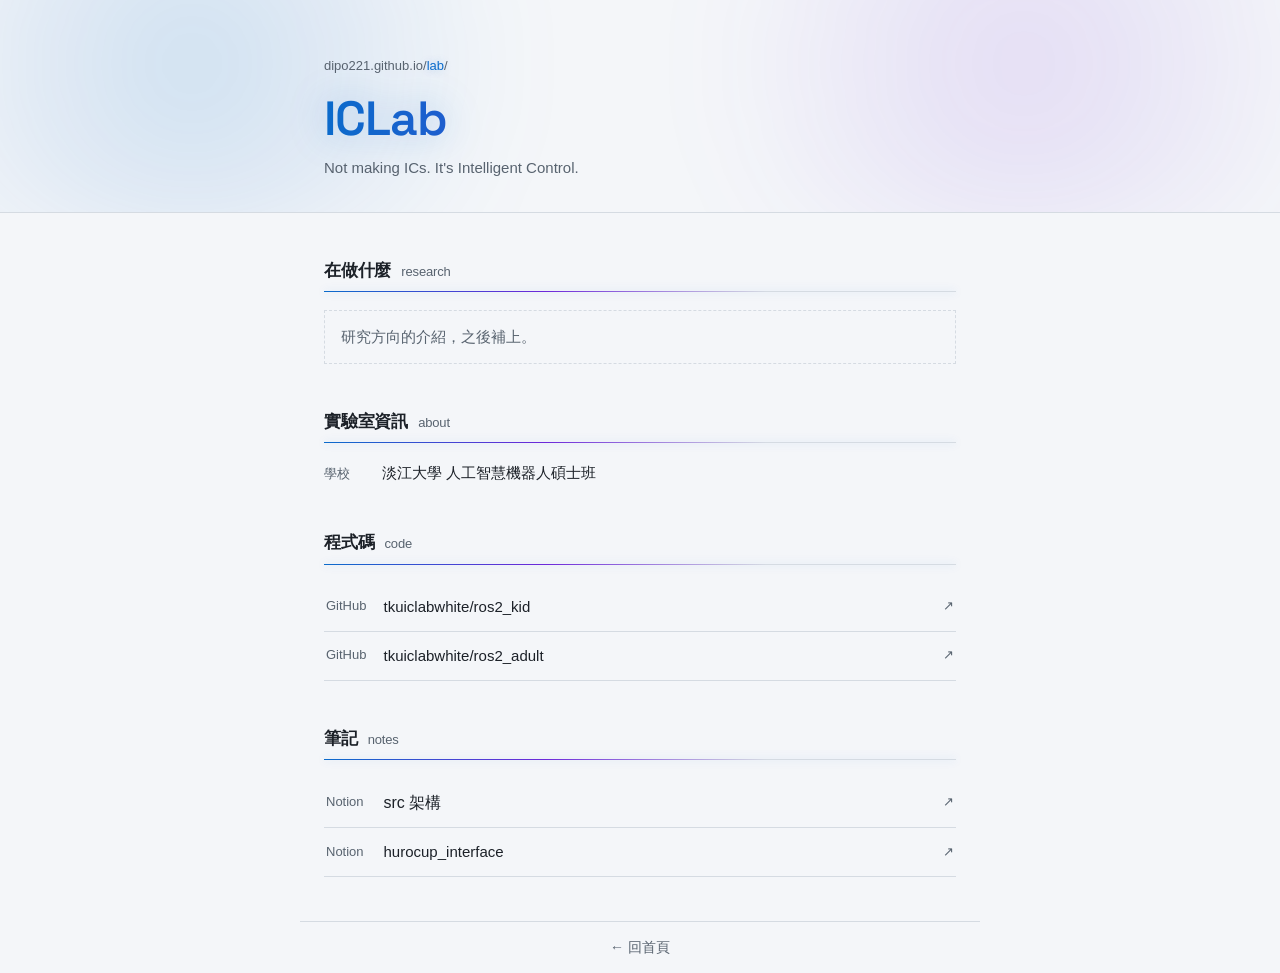
==== lab/index.html @ d0a2d96e "首頁改成發光風格，實驗室獨立成 /lab/ 一頁 首頁 - 頁首加兩團慢慢飄的極光，標題改成天青→紫的流動漸層字 - 主題鈕、h2 色條加光暈；主題鈕補 z-index，不然被有 filter 的 h" ====
<!DOCTYPE html>
<html lang="zh-Hant">
<head>
  <meta charset="UTF-8" />
  <meta name="viewport" content="width=device-width, initial-scale=1.0" />
  <title>ICLab · MingYang</title>
  <meta name="description" content="淡江大學 ICLab：實驗室的程式碼與研究筆記" />
  <!--
    theme.js 要排在樣式表前面，而且不能加 defer——
    data-theme 必須在第一次 paint 之前設好，晚一步就會閃一下深色。
    這頁沒有切換鈕，只是跟著首頁選好的主題走。
    ?v= 是給瀏覽器快取用的版本號，改到這些檔案時記得一起加一。
  -->
  <link rel="preload" as="font" type="font/woff2" href="../fonts/space-grotesk-latin.woff2" crossorigin />
  <script src="../theme.js?v=1"></script>
  <link rel="stylesheet" href="../style.css?v=11" />
  <link rel="stylesheet" href="style.css?v=1" />
</head>
<body>
  <header class="hero lab-hero">
    <div class="container">
      <p class="lab-path" aria-hidden="true">dipo221.github.io/<b>lab</b>/</p>
      <h1>ICLab</h1>
      <p class="tagline">Not making ICs. It's Intelligent Control.</p>
    </div>
  </header>

  <!--
    這頁給兩種人看：上面兩區是給外人的介紹，下面兩區是實驗室的人會用的連結。
    每個 h2 的 data-en 是後面那個等寬英文小標，由 style.css 的 ::after 畫出來。

    之後做出實驗室工具，在「筆記」後面開一個 <section>，
    h2 用「工具」/ data-en="tools"，裡面用首頁的 .tool-grid + .tool-card——
    卡片 = 進到站內頁面，連結列 = 離開這個站，跟首頁同一套分工。
    工具本身放 lab/<名稱>/。
  -->
  <main class="container">
    <section id="research">
      <h2 data-en="research">在做什麼</h2>
      <!-- 研究介紹，兩三句。內容由 MingYang 提供，沒有就維持 placeholder，不要代筆 -->
      <p class="lab-placeholder">研究方向的介紹，之後補上。</p>
    </section>

    <section id="about">
      <h2 data-en="about">實驗室資訊</h2>
      <ul class="fact-list">
        <li><span class="fact-key">學校</span>淡江大學 人工智慧機器人碩士班</li>
        <!--
          位置還沒確認要不要公開，確認了再拿掉註解：
          <li><span class="fact-key">位置</span>E315（入內請按電鈴）</li>
        -->
      </ul>
    </section>

    <section id="code">
      <h2 data-en="code">程式碼</h2>
      <ul class="lab-links">
        <li>
          <a class="lab-link" href="https://github.com/tkuiclabwhite/ros2_kid" target="_blank" rel="noopener">
            <span class="lab-link-kind">GitHub</span>
            <span class="lab-link-name mono"><span class="lab-org">tkuiclabwhite/</span>ros2_kid</span>
            <span class="lab-link-out" aria-hidden="true">↗</span>
          </a>
        </li>
        <li>
          <a class="lab-link" href="https://github.com/tkuiclabwhite/ros2_adult" target="_blank" rel="noopener">
            <span class="lab-link-kind">GitHub</span>
            <span class="lab-link-name mono"><span class="lab-org">tkuiclabwhite/</span>ros2_adult</span>
            <span class="lab-link-out" aria-hidden="true">↗</span>
          </a>
        </li>
      </ul>
    </section>

    <section id="notes">
      <h2 data-en="notes">筆記</h2>
      <!--
        一定要用 notion.site 的網址，不能用 Notion 裡「複製連結」給的
        app.notion.com/p/…——那是工作區內部連結，沒登入的人點開只有登入牆。
        notion.site 的網址是按下 Publish 之後才會產生的。
      -->
      <ul class="lab-links">
        <li>
          <a class="lab-link" href="https://deserted-dolphin-f51.notion.site/src-3cd24f0bca048180aaa1c5e91508f07c" target="_blank" rel="noopener">
            <span class="lab-link-kind">Notion</span>
            <span class="lab-link-name">src 架構</span>
            <span class="lab-link-out" aria-hidden="true">↗</span>
          </a>
        </li>
        <li>
          <a class="lab-link" href="https://deserted-dolphin-f51.notion.site/hurocup_interface-3c724f0bca0481098808d5a287695ffa" target="_blank" rel="noopener">
            <span class="lab-link-kind">Notion</span>
            <span class="lab-link-name mono">hurocup_interface</span>
            <span class="lab-link-out" aria-hidden="true">↗</span>
          </a>
        </li>
      </ul>
    </section>
  </main>

  <footer class="container">
    <p><a href="../">← 回首頁</a></p>
  </footer>

  <script src="script.js?v=1"></script>
</body>
</html>
---- style.css ----
/* ============================================================
   顯示字體

   Space Grotesk，SIL OFL（授權全文在 fonts/OFL.txt）。
   variable 版，300–700 全字重都在同一個 22KB 的檔裡，而且只含拉丁子集。

   自己託管而不接 Google Fonts：少一次 DNS + TLS，GitHub Pages 本身就有 CDN，
   而且這個站原本零外部依賴，能不加就不加。

   url() 是相對於這個 CSS 檔的位置，不是相對於引用它的 HTML，
   所以 tools/ 底下的頁面載 ../../style.css 也能正確解析到同一個檔。
   ============================================================ */
@font-face {
  font-family: "Space Grotesk";
  src: url("fonts/space-grotesk-latin.woff2") format("woff2");
  font-weight: 300 700;
  font-style: normal;
  font-display: swap;
}

/* ============================================================
   設計 token

   深色是預設，淺色靠 <html data-theme="light"> 覆寫同一組變數名。
   tools/ 底下的兩個工具都吃這裡的變數（open-now 另外補了狀態色，
   uiia-cat 連 :root 都沒有），所以動這一段等於動全站，改之前先想一下。
   ============================================================ */
:root {
  color-scheme: dark;

  /*
   * Moody Blues：Midnight Blue #1A1D29、Charcoal Gray #3D3F4A、
   * Slate Blue #7D8491、Silver #B1B2B5。
   *
   * 那組配色是四個並列的色塊，不是一套 UI 明度階梯，而介面需要六階，
   * 所以有兩處不是原色直用：
   *   - 卡片底 #252936 是 Midnight 提亮一階（配色裡沒有這階，
   *     Charcoal 直接當卡片底的話次要文字疊上去只剩 2.78，讀不到）
   *   - 次要文字把 Slate Blue 提亮到 #8D95A3。Slate 原色是中間調的
   *     大色塊顏色，當小字在任何一個深底上都摸不到 4.5
   *
   * 強調色是這組配色以外補的——它四個色全是中性色，沒有可以當強調的。
   * 彩色的強調靠色相差、不靠亮度差，所以內文可以放心拉到近白，
   * 兩者不會互搶版面；無彩色的方案做不到這件事。
   *
   * 選色的硬約束是 open-now 的狀態色（綠 149°、橘 37°、紅 0°）。
   * accent 靠太近的話，「這個被強調」跟「這家快打烊了」會分不出來。
   * 天青 195°：離最近的狀態色 46°、離底色 228° 有 33°，兩邊都夠開。
   * 暖色系整組不能用，那個色相區間已經被狀態色佔滿了。
   */
  --bg: #1a1d29;
  --bg-elevated: #252936;
  --text: #e8e9ec;
  --muted: #8d95a3;
  --accent: #6fd3f5;
  --border: #3d3f4a;

  /* accent 拿來當底色時，壓在上面的字用這個顏色 */
  --accent-ink: #1a1d29;
  /* accent 的淡化版，做高亮背景用 */
  --accent-soft: rgba(111, 211, 245, 0.14);

  /*
   * 首頁的發光效果用（2026-11 加）。
   * --accent-2 是漸層的第二色：紫 258°，跟天青一樣是冷色，
   * 離 open-now 的暖色狀態色夠遠。--glow 是光暈，--aurora-* 是頁首極光的兩團光。
   */
  --accent-2: #a78bfa;
  --glow: rgba(111, 211, 245, 0.45);
  --aurora-1: rgba(111, 211, 245, 0.28);
  --aurora-2: rgba(167, 139, 250, 0.22);

  --font-body: -apple-system, BlinkMacSystemFont, "Segoe UI", "Noto Sans TC", sans-serif;
  /*
   * 只有拉丁字母和數字會拿到 Space Grotesk——中文字元在它裡面找不到字身，
   * 瀏覽器會逐字元往後找，落到 --font-body 的系統中文字。
   * 結尾一定要接 var(--font-body) 而不是 sans-serif，
   * 否則中文會掉到瀏覽器預設字體，跟內文不同調。
   */
  --font-display: "Space Grotesk", var(--font-body);
  /*
   * 等寬字，用系統內建的，不另外下載。目前只有 lab/ 用（網址、repo 名稱、英文小標）。
   * 中文一樣會逐字元落回 --font-body。
   */
  --font-mono: ui-monospace, "Cascadia Code", Consolas, "SF Mono", Menlo, var(--font-body);

  /*
   * 字階。原本只有 2.5rem 和 1.25rem 兩級，中間整段是空的，
   * 所以排版做不出層次——內容一少就顯得單調，補齊這組是關鍵。
   */
  --fs-hero: clamp(2.25rem, 7vw, 3rem);
  --fs-h2: 1.3125rem;
  --fs-lead: 1.0625rem;
  --fs-sm: 0.9375rem;
  --fs-xs: 0.8125rem;

  --radius: 8px;
  --radius-pill: 999px;
  --speed: 0.15s;
}

/*
 * 淺色不是深色的反轉——亮綠、亮藍在白底上對比會不夠。
 * accent 特別要注意：它同時是 open-now 篩選鈕選中時的底色。
 */
[data-theme="light"] {
  color-scheme: light;

  --bg: #f4f6f9;
  --bg-elevated: #ffffff;
  --text: #1c2128;
  --muted: #58636f;
  --accent: #0b6bcb;
  --border: #d5dbe2;

  --accent-ink: #ffffff;
  --accent-soft: rgba(11, 107, 203, 0.1);

  /* 白底上光暈要收斂，不然整片糊成藍霧 */
  --accent-2: #6d28d9;
  --glow: rgba(11, 107, 203, 0.28);
  --aurora-1: rgba(11, 107, 203, 0.16);
  --aurora-2: rgba(109, 40, 217, 0.12);
}

* {
  box-sizing: border-box;
}

body {
  margin: 0;
  font-family: var(--font-body);
  background: var(--bg);
  color: var(--text);
  line-height: 1.6;
  transition: background-color 0.2s, color 0.2s;
}

.container {
  max-width: 680px;
  margin: 0 auto;
  padding: 0 24px;
}

/* ============================================================
   Hero
   ============================================================ */

.hero {
  padding: 72px 0 48px;
  text-align: center;
  border-bottom: 1px solid var(--border);
}

.hero .container {
  position: relative;
}

.hero h1 {
  font-family: var(--font-display);
  font-size: var(--fs-hero);
  font-weight: 600;
  /* 標題吃強調色，兩個主題都是。它不是全頁最亮的（內文才是），
     而是全頁唯一有顏色的——這樣它領著看，又不會壓過內文的可讀性 */
  color: var(--accent);
  line-height: 1.15;
  margin: 0 0 10px;
  letter-spacing: -0.02em;
}

.tagline {
  color: var(--muted);
  margin: 0;
}

/*
 * 只有首頁用。兩團模糊的光（天青、紫）在頁首後面慢慢飄，像極光。
 * 動的是 transform，不會觸發 layout；模糊只在建立圖層時算一次。
 */
.hero-home {
  /* position 不能省：少了它，兩團光的定位基準會跑到整頁，overflow 裁不到、手機會橫向捲動 */
  position: relative;
  overflow: hidden;
}

.hero-home::before,
.hero-home::after {
  content: "";
  position: absolute;
  top: -60%;
  width: 70%;
  height: 180%;
  border-radius: 50%;
  filter: blur(50px);
  pointer-events: none;
}

.hero-home::before {
  left: -5%;
  background: radial-gradient(circle, var(--aurora-1), transparent 65%);
  animation: aurora-a 14s ease-in-out infinite alternate;
}

.hero-home::after {
  right: -10%;
  background: radial-gradient(circle, var(--aurora-2), transparent 65%);
  animation: aurora-b 18s ease-in-out infinite alternate;
}

@keyframes aurora-a {
  to { transform: translate(18%, 12%) scale(1.15); }
}

@keyframes aurora-b {
  to { transform: translate(-22%, 8%) scale(0.9); }
}

/* 文字要疊在極光上面 */
.hero-home .container {
  z-index: 1;
}

/* 標題：天青→紫→天青的漸層字，慢慢流動。只限首頁，工具頁的 h1 不變 */
.hero-home h1 {
  background: linear-gradient(90deg, var(--accent), var(--accent-2), var(--accent));
  background-size: 200% 100%;
  -webkit-background-clip: text;
  background-clip: text;
  color: transparent;
  filter: drop-shadow(0 0 18px var(--glow));
  animation: title-flow 8s linear infinite;
}

@keyframes title-flow {
  to { background-position: -200% 0; }
}

.theme-toggle {
  position: absolute;
  top: -8px;
  right: 24px; /* 對齊 .container 的水平 padding */
  width: 38px;
  height: 38px;
  padding: 0;
  /*
   * z-index 不能省：首頁 h1 有 filter（光暈），filter 會讓它疊到這顆按鈕上面，
   * h1 是整欄寬，剛好蓋住按鈕，點下去會點到標題、切不了主題。
   */
  z-index: 2;
  /* 外圈是 accent 細框加光暈；框畫在 box-shadow 裡，border 留透明保住尺寸 */
  border: 1px solid transparent;
  border-radius: var(--radius-pill);
  background: var(--bg-elevated);
  box-shadow: 0 0 0 1px var(--accent), 0 0 14px var(--glow);
  font-size: 1.05rem;
  line-height: 1;
  cursor: pointer;
  transition: transform var(--speed), box-shadow var(--speed);
}

.theme-toggle:hover {
  transform: rotate(-15deg);
  box-shadow: 0 0 0 1px var(--accent), 0 0 24px var(--glow);
}

.theme-toggle:focus-visible {
  outline: 2px solid var(--accent);
  outline-offset: 3px;
}

/* ============================================================
   版面
   ============================================================ */

/*
 * .container（class）的 specificity 比 main（element）高，
 * 所以單寫 main { padding } 會被 padding: 0 24px 整個蓋掉、從來沒生效過。
 * open-now 的 style.css 也踩過同一個坑，這裡用一樣的解法把權重拉起來。
 */
main.container {
  padding-top: 44px;
  padding-bottom: 44px;
}

section {
  margin-bottom: 44px;
}

section:last-child {
  margin-bottom: 0;
}

h2 {
  font-family: var(--font-display);
  font-size: var(--fs-h2);
  border-left: 4px solid var(--accent);
  padding-left: 10px;
  margin: 0 0 18px;
  letter-spacing: -0.01em;
}

/*
 * 首頁的 h2：左邊色條換成天青→紫的發光條。
 * 用 .hero-home ~ main 限定首頁，工具頁的 h2 不受影響。
 */
.hero-home ~ main h2 {
  position: relative;
  border-left: 0;
  padding-left: 14px;
}

.hero-home ~ main h2::before {
  content: "";
  position: absolute;
  left: 0;
  top: 0.15em;
  bottom: 0.15em;
  width: 4px;
  border-radius: 2px;
  background: linear-gradient(var(--accent), var(--accent-2));
  box-shadow: 0 0 10px var(--glow);
}

/*
 * 工具日後要拆「趣味 / 實驗室」兩組時用的小標題。
 * 現在還沒拆，樣式先備著——到時候在 .tool-grid 前面插一個 <h3> 就分好了。
 */
.tool-group {
  font-size: var(--fs-xs);
  font-weight: 600;
  letter-spacing: 0.08em;
  text-transform: uppercase;
  color: var(--muted);
  margin: 26px 0 10px;
}

.tool-group:first-of-type {
  margin-top: 0;
}

/* ============================================================
   關於我
   ============================================================ */

.fact-list {
  list-style: none;
  padding: 0;
  margin: 0;
  display: grid;
  gap: 8px;
}

.fact-list li {
  display: flex;
  gap: 12px;
  align-items: baseline;
  font-size: var(--fs-sm);
}

.fact-key {
  flex: none;
  width: 3.5em;
  color: var(--muted);
  font-size: var(--fs-xs);
}

/* ============================================================
   實驗室

   首頁只剩一句說明加一張卡片，卡片直接吃小工具的 .tool-card。
   實驗室本身的樣式在 lab/style.css。
   ============================================================ */

.lab-lead {
  color: var(--muted);
  font-size: var(--fs-sm);
  /* h2 的 margin-bottom 是 18px，對單行說明來說太開，往回收一點 */
  margin: -4px 0 16px;
}

/* ============================================================
   工具卡片——這一區是首頁的主角

   hover 時邊框有一圈光跟著游標走（::before），卡片內部也有一團淡淡的聚光（::after）。
   游標位置由 script.js 寫進 --mx / --my；沒有 JS 或在手機上就停在正中央，
   只剩浮起和光暈，不會壞。
   ============================================================ */

.tool-grid {
  display: grid;
  grid-template-columns: repeat(auto-fit, minmax(250px, 1fr));
  gap: 12px;
}

.tool-card {
  position: relative;
  isolation: isolate;
  overflow: hidden;
  display: flex;
  gap: 14px;
  align-items: flex-start;
  padding: 16px;
  border: 1px solid var(--border);
  border-radius: var(--radius);
  background: var(--bg-elevated);
  color: var(--text);
  text-decoration: none;
  transition: transform var(--speed), box-shadow var(--speed);
}

/* 內容疊在聚光上面 */
.tool-card > * {
  position: relative;
  z-index: 1;
}

/* 跟著游標的邊框光：整塊漸層用 mask 挖掉內容區，只剩 1px 的框 */
.tool-card::before {
  content: "";
  position: absolute;
  inset: 0;
  z-index: 2;
  padding: 1px;
  border-radius: inherit;
  background: radial-gradient(160px circle at var(--mx, 50%) var(--my, 50%),
    var(--accent), var(--accent-2) 40%, transparent 70%);
  -webkit-mask: linear-gradient(#000 0 0) content-box, linear-gradient(#000 0 0);
  -webkit-mask-composite: xor;
  mask-composite: exclude;
  opacity: 0;
  pointer-events: none;
  transition: opacity var(--speed);
}

.tool-card::after {
  content: "";
  position: absolute;
  inset: 0;
  z-index: 0;
  background: radial-gradient(260px circle at var(--mx, 50%) var(--my, 50%),
    var(--accent-soft), transparent 65%);
  opacity: 0;
  pointer-events: none;
  transition: opacity var(--speed);
}

.tool-card:hover {
  transform: translateY(-3px);
  box-shadow: 0 10px 30px -12px var(--glow);
}

.tool-card:hover::before,
.tool-card:hover::after {
  opacity: 1;
}

.tool-card:focus-visible {
  outline: 2px solid var(--accent);
  outline-offset: 2px;
}

.tool-icon {
  flex: none;
  font-size: 1.6rem;
  line-height: 1.2;
  transition: transform var(--speed);
}

.tool-card:hover .tool-icon {
  transform: scale(1.15) rotate(-8deg);
  filter: drop-shadow(0 0 8px var(--glow));
}

.tool-name {
  display: block;
  font-weight: 600;
  font-size: var(--fs-lead);
  margin-bottom: 2px;
}

.tool-desc {
  display: block;
  color: var(--muted);
  font-size: var(--fs-sm);
  line-height: 1.5;
}

/* ============================================================
   連結——刻意比工具卡片輕，它本來就不該搶戲
   圓角對齊 open-now 的 .chip
   ============================================================ */

.link-list {
  list-style: none;
  padding: 0;
  margin: 0;
  display: flex;
  flex-wrap: wrap;
  gap: 10px;
}

.link-list a {
  display: inline-block;
  /* 直向 9px 不是手感挑的，是湊 44px 點擊區：24px 行高 + 18px + 2px 框 */
  padding: 9px 15px;
  border: 1px solid var(--border);
  border-radius: var(--radius-pill);
  color: var(--text);
  text-decoration: none;
  font-size: var(--fs-sm);
  background: var(--bg-elevated);
  transition: border-color var(--speed), color var(--speed);
}

.link-list a:hover {
  border-color: var(--accent);
  color: var(--accent);
}

/* ============================================================
   頁尾
   ============================================================ */

footer {
  padding: 24px;
  text-align: center;
  color: var(--muted);
  font-size: 0.875rem;
  border-top: 1px solid var(--border);
}

/* 工具頁的「← 回首頁」原本沒有樣式，吃瀏覽器預設的藍紫色 */
footer a {
  color: var(--muted);
  text-decoration: none;
  transition: color var(--speed);
}

footer a:hover {
  color: var(--accent);
}

@media (prefers-reduced-motion: reduce) {
  body,
  .theme-toggle,
  .tool-card,
  .tool-icon,
  .link-list a,
  footer a {
    transition: none;
  }

  .theme-toggle:hover,
  .tool-card:hover,
  .tool-card:hover .tool-icon {
    transform: none;
  }

  /* 極光停在原位、標題漸層不流動；光暈和邊框光是靜態的，保留 */
  .hero-home::before,
  .hero-home::after,
  .hero-home h1 {
    animation: none;
  }

  .tool-card::before,
  .tool-card::after {
    transition: none;
  }
}
---- lab/style.css ----
/* ============================================================
   ICLab 頁

   排版走「研究室」：標題靠左、等寬字的網址和英文小標、細線分隔的連結清單。
   效果沿用首頁的發光：極光、流動漸層標題、漸層發光線。
   顏色、字體全吃根目錄 style.css 的 token，這裡只補這頁特有的東西。
   ============================================================ */

/* ---------- 頁首 ---------- */

.lab-hero {
  position: relative; /* 少了它兩團極光會以整頁定位，overflow 裁不到 */
  overflow: hidden;
  padding: 56px 0 32px;
  text-align: left;
}

/* 極光：跟首頁同一組動畫參數，位置往左偏，配合靠左的標題 */
.lab-hero::before,
.lab-hero::after {
  content: "";
  position: absolute;
  top: -60%;
  width: 70%;
  height: 180%;
  border-radius: 50%;
  filter: blur(50px);
  pointer-events: none;
}

.lab-hero::before {
  left: -20%;
  background: radial-gradient(circle, var(--aurora-1), transparent 65%);
  animation: aurora-a 14s ease-in-out infinite alternate;
}

.lab-hero::after {
  right: -15%;
  background: radial-gradient(circle, var(--aurora-2), transparent 65%);
  animation: aurora-b 18s ease-in-out infinite alternate;
}

.lab-hero .container {
  z-index: 1;
}

.lab-path {
  margin: 0 0 14px;
  font-family: var(--font-mono);
  font-size: var(--fs-xs);
  color: var(--muted);
}

.lab-path b {
  font-weight: 400;
  color: var(--accent);
  text-shadow: 0 0 10px var(--glow);
}

/* aurora-a / aurora-b / title-flow 這三組 keyframes 定義在根目錄 style.css */
.lab-hero h1 {
  background: linear-gradient(90deg, var(--accent), var(--accent-2), var(--accent));
  background-size: 200% 100%;
  -webkit-background-clip: text;
  background-clip: text;
  color: transparent;
  filter: drop-shadow(0 0 18px var(--glow));
  animation: title-flow 8s linear infinite;
}

.lab-hero .tagline {
  font-family: var(--font-mono);
  font-size: var(--fs-sm);
}

/* ---------- 區塊標題：中文標題 + 等寬英文小標 + 底下一條發光漸層線 ---------- */

.lab-hero ~ main h2 {
  position: relative;
  border-left: 0;
  padding: 0 0 8px;
  font-size: var(--fs-lead);
}

.lab-hero ~ main h2::after {
  content: attr(data-en);
  margin-left: 10px;
  font-family: var(--font-mono);
  font-size: var(--fs-xs);
  font-weight: 400;
  color: var(--muted);
}

.lab-hero ~ main h2::before {
  content: "";
  position: absolute;
  left: 0;
  right: 0;
  bottom: 0;
  height: 1px;
  background: linear-gradient(90deg, var(--accent), var(--accent-2) 35%, var(--border) 70%);
  box-shadow: 0 0 8px var(--glow);
}

.lab-placeholder {
  margin: 0;
  padding: 14px 16px;
  border: 1px dashed var(--border);
  color: var(--muted);
  font-size: var(--fs-sm);
}

.mono {
  font-family: var(--font-mono);
  font-size: var(--fs-sm);
}

/* ---------- 連結清單：一列一個，左邊標來源、右邊 ↗，一看就知道會離開這個站 ---------- */

.lab-links {
  list-style: none;
  margin: 0;
  padding: 0;
}

.lab-link {
  position: relative;
  isolation: isolate;
  overflow: hidden;
  display: flex;
  align-items: center;
  gap: 12px;
  min-height: 48px;
  padding: 12px 2px;
  border-bottom: 1px solid var(--border);
  color: var(--text);
  text-decoration: none;
}

.lab-link > * {
  position: relative;
  z-index: 1;
}

/* 跟著游標的淡淡聚光；游標位置由 script.js 寫進 --mx / --my */
.lab-link::before {
  content: "";
  position: absolute;
  inset: 0;
  z-index: 0;
  background: radial-gradient(220px circle at var(--mx, 50%) var(--my, 50%),
    var(--accent-soft), transparent 70%);
  opacity: 0;
  pointer-events: none;
  transition: opacity var(--speed);
}

/* hover 時從左邊亮起的發光底線 */
.lab-link::after {
  content: "";
  position: absolute;
  left: 0;
  right: 0;
  bottom: 0;
  z-index: 2;
  height: 1px;
  background: linear-gradient(90deg, var(--accent), var(--accent-2));
  box-shadow: 0 0 8px var(--glow);
  transform: scaleX(0);
  transform-origin: left;
  transition: transform 0.3s ease-out;
}

.lab-link-kind {
  flex: none;
  width: 3.5em;
  font-size: var(--fs-xs);
  color: var(--muted);
}

.lab-link-name {
  flex: 1;
  min-width: 0;
  overflow-wrap: anywhere;
  transition: color var(--speed);
}

.lab-link-out {
  flex: none;
  font-size: var(--fs-xs);
  color: var(--muted);
  transition: color var(--speed);
}

.lab-link:hover::before {
  opacity: 1;
}

.lab-link:hover::after {
  transform: scaleX(1);
}

.lab-link:hover .lab-link-name {
  color: var(--accent);
  text-shadow: 0 0 12px var(--glow);
}

.lab-link:hover .lab-link-out {
  color: var(--accent);
}

.lab-link:focus-visible {
  outline: 2px solid var(--accent);
  outline-offset: 2px;
}

/* 窄螢幕把 repo 前面的組織名收掉，不然 320px 會斷成兩行 */
@media (max-width: 400px) {
  .lab-org {
    display: none;
  }
}

@media (prefers-reduced-motion: reduce) {
  .lab-hero::before,
  .lab-hero::after,
  .lab-hero h1 {
    animation: none;
  }

  .lab-link::before,
  .lab-link::after,
  .lab-link-name,
  .lab-link-out {
    transition: none;
  }
}
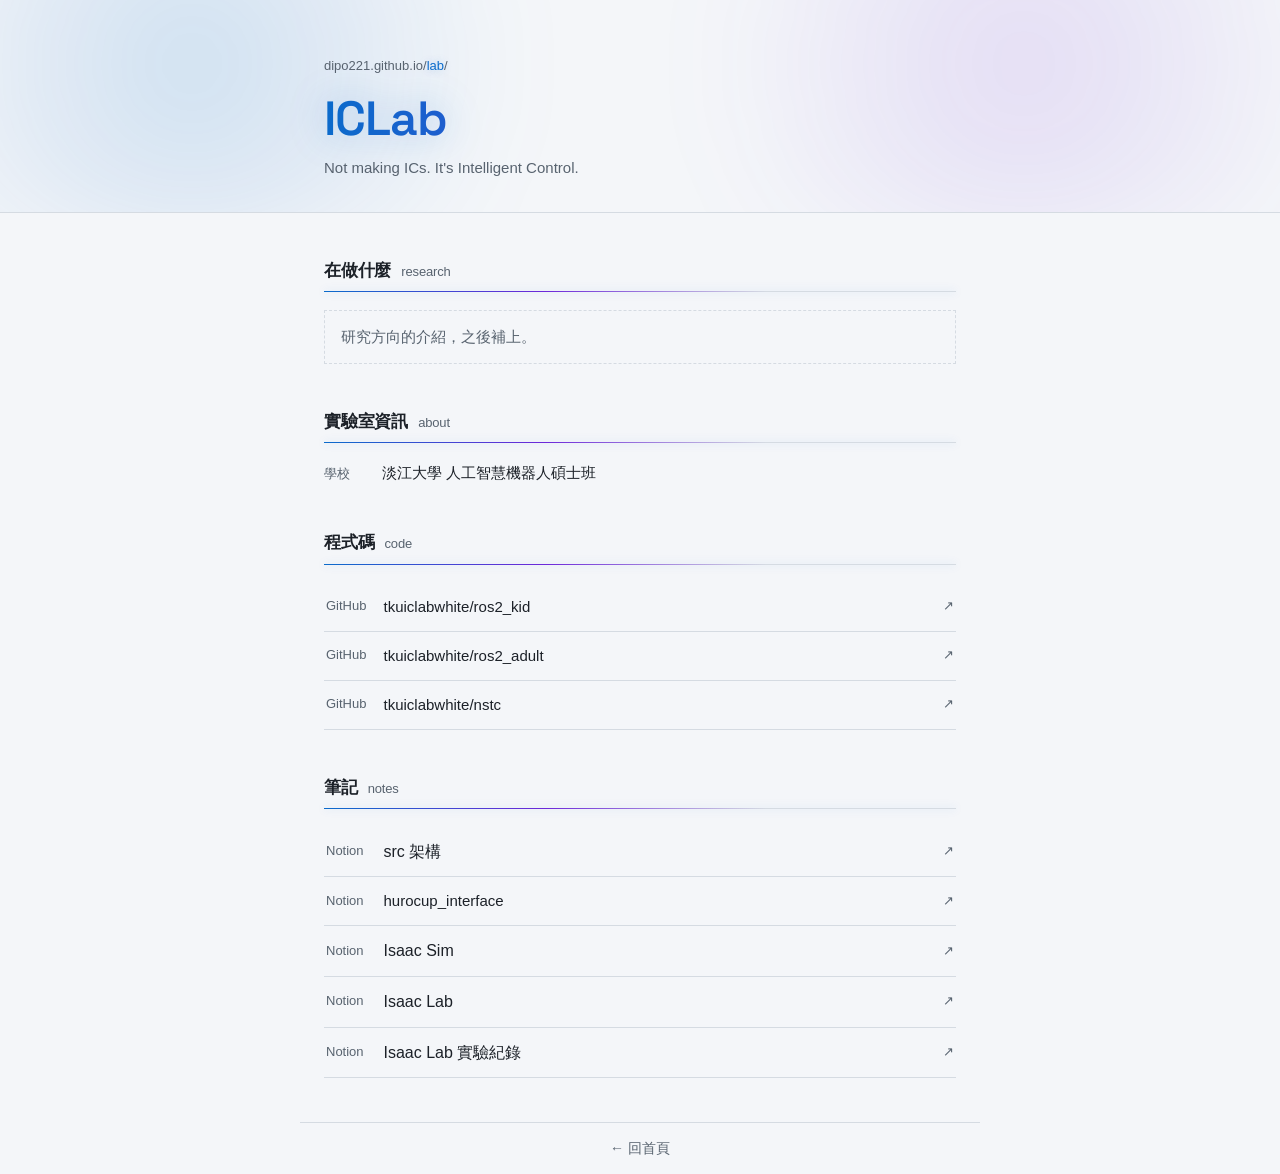
==== commit eeed114b: "lab/ 新增 nstc repo 和三篇 Isaac 筆記 - 程式碼：tkuiclabwhite/nstc - 筆記：Isaac Sim、Isaac Lab、Isaac Lab 實驗紀錄（資料庫，" ====
--- a/lab/index.html
+++ b/lab/index.html
@@ -13,7 +13,7 @@
   -->
   <link rel="preload" as="font" type="font/woff2" href="../fonts/space-grotesk-latin.woff2" crossorigin />
   <script src="../theme.js?v=1"></script>
-  <link rel="stylesheet" href="../style.css?v=11" />
+  <link rel="stylesheet" href="../style.css?v=12" />
   <link rel="stylesheet" href="style.css?v=1" />
 </head>
 <body>
@@ -69,6 +69,13 @@
             <span class="lab-link-out" aria-hidden="true">↗</span>
           </a>
         </li>
+        <li>
+          <a class="lab-link" href="https://github.com/tkuiclabwhite/nstc" target="_blank" rel="noopener">
+            <span class="lab-link-kind">GitHub</span>
+            <span class="lab-link-name mono"><span class="lab-org">tkuiclabwhite/</span>nstc</span>
+            <span class="lab-link-out" aria-hidden="true">↗</span>
+          </a>
+        </li>
       </ul>
     </section>
 
@@ -94,6 +101,28 @@
             <span class="lab-link-out" aria-hidden="true">↗</span>
           </a>
         </li>
+        <li>
+          <a class="lab-link" href="https://deserted-dolphin-f51.notion.site/Isaac-Sim-3db24f0bca048186a80ad980f0462361" target="_blank" rel="noopener">
+            <span class="lab-link-kind">Notion</span>
+            <span class="lab-link-name">Isaac Sim</span>
+            <span class="lab-link-out" aria-hidden="true">↗</span>
+          </a>
+        </li>
+        <li>
+          <a class="lab-link" href="https://deserted-dolphin-f51.notion.site/Isaac-Lab-3dd24f0bca048148b5a1d42c654a010c" target="_blank" rel="noopener">
+            <span class="lab-link-kind">Notion</span>
+            <span class="lab-link-name">Isaac Lab</span>
+            <span class="lab-link-out" aria-hidden="true">↗</span>
+          </a>
+        </li>
+        <li>
+          <!-- 這篇是資料庫，?v= 指定打開時用的檢視 -->
+          <a class="lab-link" href="https://deserted-dolphin-f51.notion.site/4ee86e0ff97f4620a8fd43cd3c9a3c41?v=30afebeeb39f4cf0ba6a820dd07a321b" target="_blank" rel="noopener">
+            <span class="lab-link-kind">Notion</span>
+            <span class="lab-link-name">Isaac Lab 實驗紀錄</span>
+            <span class="lab-link-out" aria-hidden="true">↗</span>
+          </a>
+        </li>
       </ul>
     </section>
   </main>
--- a/style.css
+++ b/style.css
@@ -321,23 +321,6 @@
   box-shadow: 0 0 10px var(--glow);
 }
 
-/*
- * 工具日後要拆「趣味 / 實驗室」兩組時用的小標題。
- * 現在還沒拆，樣式先備著——到時候在 .tool-grid 前面插一個 <h3> 就分好了。
- */
-.tool-group {
-  font-size: var(--fs-xs);
-  font-weight: 600;
-  letter-spacing: 0.08em;
-  text-transform: uppercase;
-  color: var(--muted);
-  margin: 26px 0 10px;
-}
-
-.tool-group:first-of-type {
-  margin-top: 0;
-}
-
 /* ============================================================
    關於我
    ============================================================ */
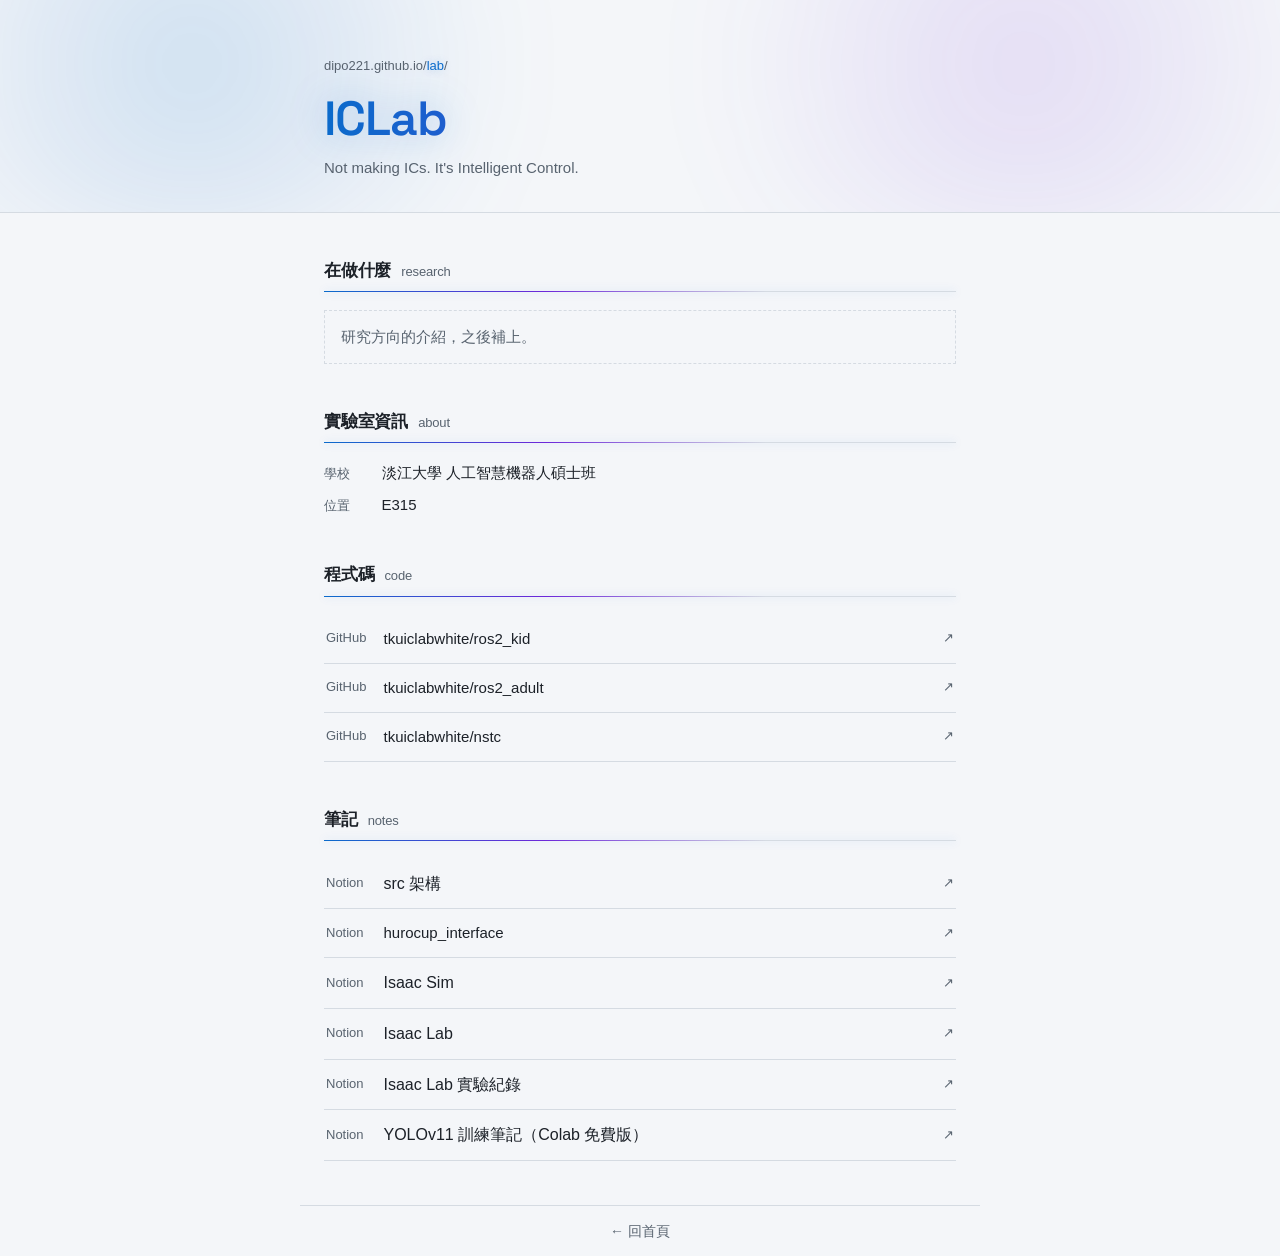
==== commit 4031dabf: "lab/ 新增 YOLOv11 筆記，放上實驗室位置 E315 - 筆記：YOLOv11 訓練筆記（Colab 免費版），用 notion.site 公開網址 - 實驗室資訊：位置 E315（不寫按電" ====
--- a/lab/index.html
+++ b/lab/index.html
@@ -45,10 +45,7 @@
       <h2 data-en="about">實驗室資訊</h2>
       <ul class="fact-list">
         <li><span class="fact-key">學校</span>淡江大學 人工智慧機器人碩士班</li>
-        <!--
-          位置還沒確認要不要公開，確認了再拿掉註解：
-          <li><span class="fact-key">位置</span>E315（入內請按電鈴）</li>
-        -->
+        <li><span class="fact-key">位置</span>E315</li>
       </ul>
     </section>
 
@@ -123,6 +120,13 @@
             <span class="lab-link-out" aria-hidden="true">↗</span>
           </a>
         </li>
+        <li>
+          <a class="lab-link" href="https://deserted-dolphin-f51.notion.site/YOLOv11-Colab-37924f0bca048113b1f9eb92e7e02cbb" target="_blank" rel="noopener">
+            <span class="lab-link-kind">Notion</span>
+            <span class="lab-link-name">YOLOv11 訓練筆記（Colab 免費版）</span>
+            <span class="lab-link-out" aria-hidden="true">↗</span>
+          </a>
+        </li>
       </ul>
     </section>
   </main>
